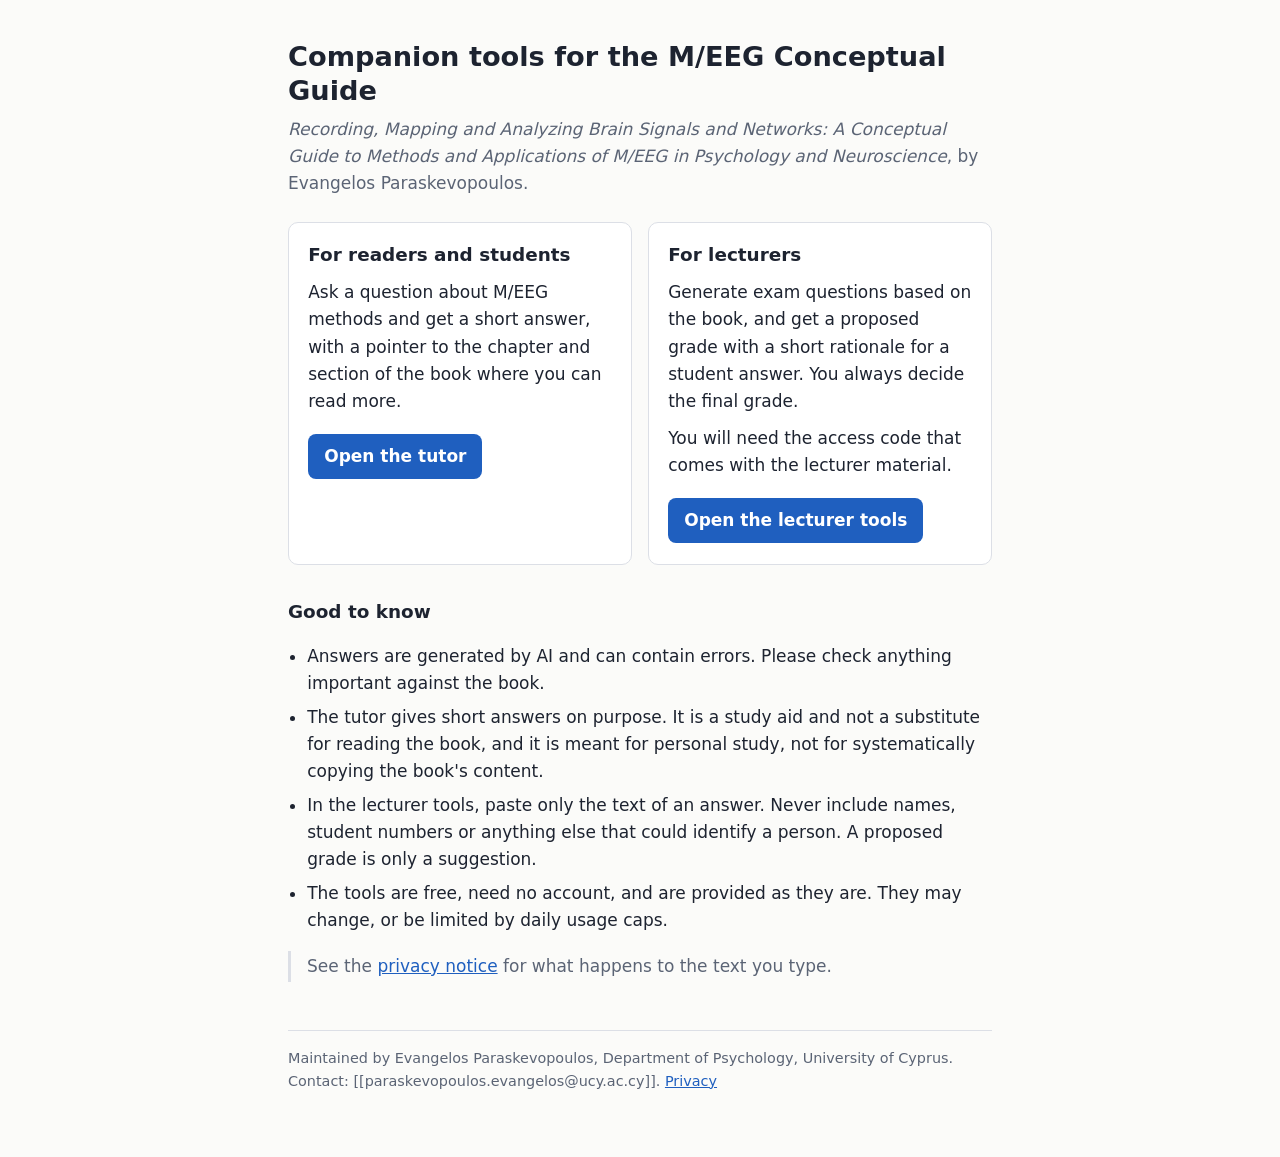
==== index.html @ 3e89b9b9 "Add files via upload" ====
<!doctype html>
<html lang="en">
<head>
  <meta charset="utf-8">
  <meta name="viewport" content="width=device-width, initial-scale=1">
  <title>M/EEG Conceptual Guide: companion tools</title>
  <meta name="description" content="Companion tools for the book A Conceptual Guide to Methods and Applications of M/EEG in Psychology and Neuroscience: a tutor for readers and an assistant for lecturers.">
  <link rel="stylesheet" href="style.css">
</head>
<body>
<main>
  <h1>Companion tools for the M/EEG Conceptual Guide</h1>
  <p class="sub"><em>Recording, Mapping and Analyzing Brain Signals and Networks: A Conceptual Guide to Methods and Applications of M/EEG in Psychology and Neuroscience</em>, by Evangelos Paraskevopoulos.</p>

  <div class="cards">
    <section class="card">
      <h2>For readers and students</h2>
      <p>Ask a question about M/EEG methods and get a short answer, with a pointer to the chapter and section of the book where you can read more.</p>
      <a class="btn" href="student/">Open the tutor</a>
    </section>
    <section class="card">
      <h2>For lecturers</h2>
      <p>Generate exam questions based on the book, and get a proposed grade with a short rationale for a student answer. You always decide the final grade.</p>
      <p>You will need the access code that comes with the lecturer material.</p>
      <a class="btn" href="lecturer/">Open the lecturer tools</a>
    </section>
  </div>

  <h2>Good to know</h2>
  <ul>
    <li>Answers are generated by AI and can contain errors. Please check anything important against the book.</li>
    <li>The tutor gives short answers on purpose. It is a study aid and not a substitute for reading the book, and it is meant for personal study, not for systematically copying the book's content.</li>
    <li>In the lecturer tools, paste only the text of an answer. Never include names, student numbers or anything else that could identify a person. A proposed grade is only a suggestion.</li>
    <li>The tools are free, need no account, and are provided as they are. They may change, or be limited by daily usage caps.</li>
  </ul>
  <p class="note">See the <a href="privacy.html">privacy notice</a> for what happens to the text you type.</p>

  <footer>
    Maintained by Evangelos Paraskevopoulos, Department of Psychology, University of Cyprus. Contact: [[paraskevopoulos.evangelos@ucy.ac.cy]].
    <a href="privacy.html">Privacy</a>
  </footer>
</main>
</body>
</html>
---- style.css ----
:root {
  --bg: #fbfbf9;
  --fg: #1d2330;
  --muted: #5b6475;
  --line: #dcdfe6;
  --accent: #1f5fbf;
  --btnfg: #ffffff;
  --card: #ffffff;
}
@media (prefers-color-scheme: dark) {
  :root {
    --bg: #14171d;
    --fg: #e8eaf0;
    --muted: #a3abbb;
    --line: #2b3140;
    --accent: #7fb0ff;
    --btnfg: #0b1220;
    --card: #1b1f27;
  }
}
* { box-sizing: border-box; }
body {
  margin: 0;
  background: var(--bg);
  color: var(--fg);
  font: 17px/1.6 system-ui, -apple-system, "Segoe UI", Roboto, sans-serif;
}
main { max-width: 46rem; margin: 0 auto; padding: 2.5rem 16px 4rem; }
h1 { font-size: 1.7rem; line-height: 1.25; margin: 0 0 0.5rem; }
h2 { font-size: 1.15rem; margin: 2rem 0 0.5rem; }
p { margin: 0.6rem 0; }
ul { padding-left: 1.2rem; }
li { margin: 0.4rem 0; }
a { color: var(--accent); }
.sub { color: var(--muted); margin: 0 0 1.5rem; }
.cards { display: grid; gap: 1rem; margin: 1.5rem 0; }
@media (min-width: 40rem) { .cards { grid-template-columns: 1fr 1fr; } }
.card {
  background: var(--card);
  border: 1px solid var(--line);
  border-radius: 10px;
  padding: 1.1rem 1.2rem 1.3rem;
}
.card h2 { margin-top: 0; }
.btn {
  display: inline-block;
  margin-top: 0.6rem;
  padding: 0.55rem 1rem;
  border-radius: 8px;
  background: var(--accent);
  color: var(--btnfg);
  text-decoration: none;
  font-weight: 600;
}
.note { border-left: 3px solid var(--line); padding: 0.1rem 0 0.1rem 1rem; color: var(--muted); }
footer {
  margin-top: 3rem;
  padding-top: 1rem;
  border-top: 1px solid var(--line);
  color: var(--muted);
  font-size: 0.9rem;
}
a:focus-visible, .btn:focus-visible { outline: 3px solid var(--accent); outline-offset: 2px; }
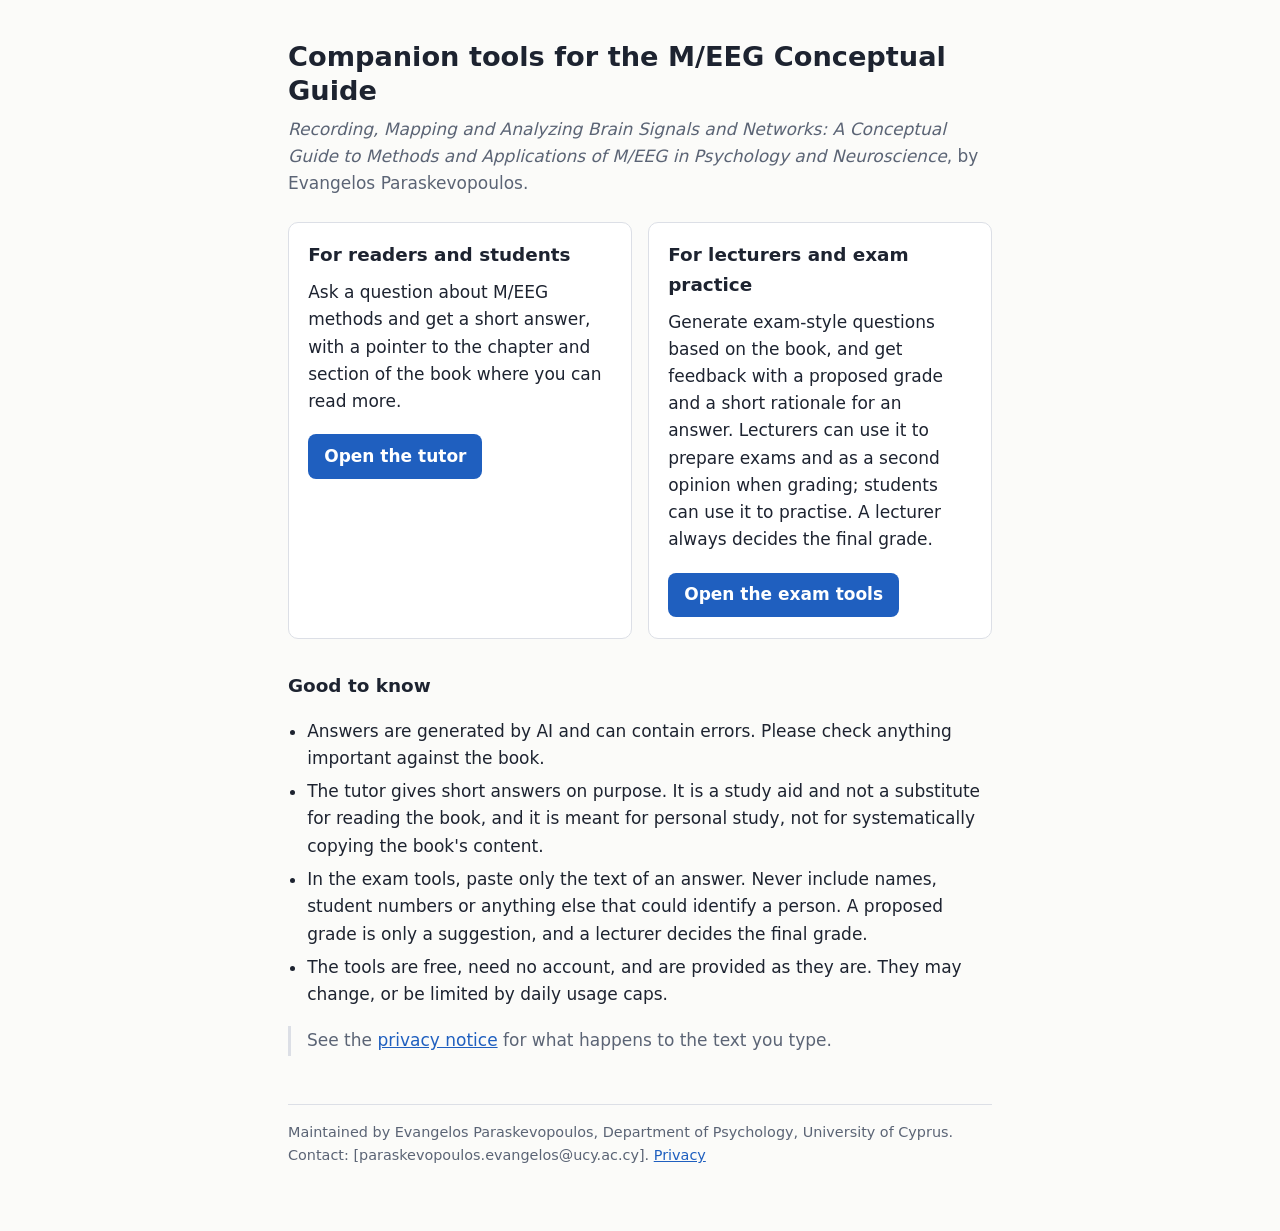
==== commit 559af457: "Add files via upload" ====
--- a/index.html
+++ b/index.html
@@ -19,10 +19,9 @@
       <a class="btn" href="student/">Open the tutor</a>
     </section>
     <section class="card">
-      <h2>For lecturers</h2>
-      <p>Generate exam questions based on the book, and get a proposed grade with a short rationale for a student answer. You always decide the final grade.</p>
-      <p>You will need the access code that comes with the lecturer material.</p>
-      <a class="btn" href="lecturer/">Open the lecturer tools</a>
+      <h2>For lecturers and exam practice</h2>
+      <p>Generate exam-style questions based on the book, and get feedback with a proposed grade and a short rationale for an answer. Lecturers can use it to prepare exams and as a second opinion when grading; students can use it to practise. A lecturer always decides the final grade.</p>
+      <a class="btn" href="lecturer/">Open the exam tools</a>
     </section>
   </div>
 
@@ -30,13 +29,13 @@
   <ul>
     <li>Answers are generated by AI and can contain errors. Please check anything important against the book.</li>
     <li>The tutor gives short answers on purpose. It is a study aid and not a substitute for reading the book, and it is meant for personal study, not for systematically copying the book's content.</li>
-    <li>In the lecturer tools, paste only the text of an answer. Never include names, student numbers or anything else that could identify a person. A proposed grade is only a suggestion.</li>
+    <li>In the exam tools, paste only the text of an answer. Never include names, student numbers or anything else that could identify a person. A proposed grade is only a suggestion, and a lecturer decides the final grade.</li>
     <li>The tools are free, need no account, and are provided as they are. They may change, or be limited by daily usage caps.</li>
   </ul>
   <p class="note">See the <a href="privacy.html">privacy notice</a> for what happens to the text you type.</p>
 
   <footer>
-    Maintained by Evangelos Paraskevopoulos, Department of Psychology, University of Cyprus. Contact: [[paraskevopoulos.evangelos@ucy.ac.cy]].
+    Maintained by Evangelos Paraskevopoulos, Department of Psychology, University of Cyprus. Contact: [paraskevopoulos.evangelos@ucy.ac.cy].
     <a href="privacy.html">Privacy</a>
   </footer>
 </main>
